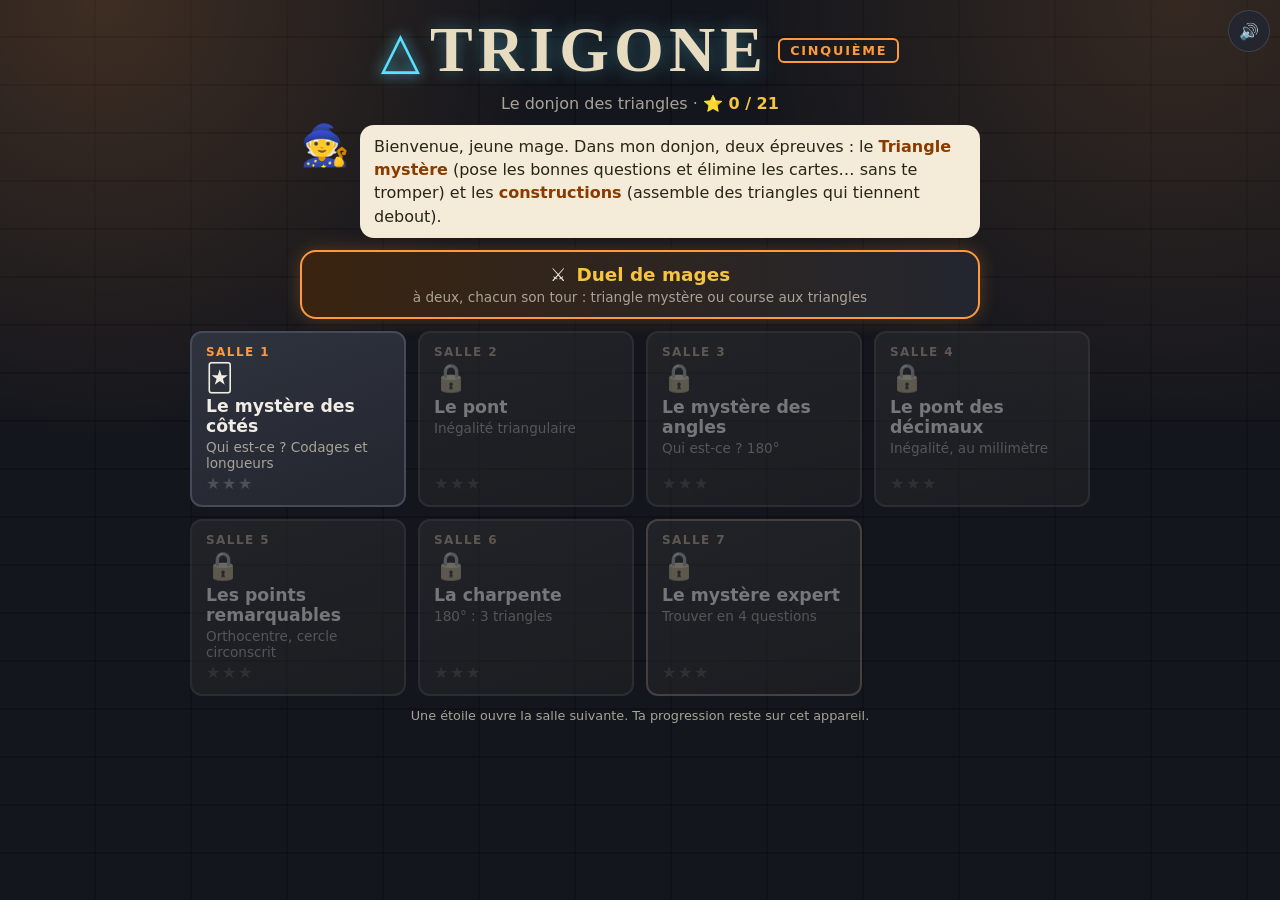
==== jeu-trigone/index.html @ 0f836d2e "Jeux pour la classe : Alchimix (fractions partie 2) et Trigone (triangles), solo + duel sur tablette" ====
<!doctype html>
<html lang="fr">
<head>
  <meta charset="utf-8">
  <meta name="viewport" content="width=device-width, initial-scale=1, viewport-fit=cover">
  <meta name="theme-color" content="#14161d">
  <title>Trigone · cinquième — les triangles</title>
  <link rel="stylesheet" href="../jeux-commun/moteur.css?v=2026-11-21.2">
  <link rel="stylesheet" href="jeu.css?v=2026-11-21.2">
</head>
<body data-niveau="5">
  <div id="app" class="app"></div>
  <button type="button" id="mute" class="mute" aria-label="Couper le son">🔊</button>
  <script src="../jeux-classes.js?v=2026-11-21.2"></script>
  <script src="../jeux-commun/moteur.js?v=2026-11-21.2"></script>
  <script src="jeu.js?v=2026-11-21.2"></script>
</body>
</html>
---- jeux-commun/moteur.css ----
/* Moteur commun des jeux (6e et 5e) : questions, pavés de réponse, mode Duel sur tablette coupée en deux.
   Chaque jeu choisit ses couleurs avec les variables --m-… (sur :root ou sur la classe de thème). */
:root {
  --m-bg: #101826; --m-panel: #1b2740; --m-panel2: #26375a; --m-ink: #f2f5ff; --m-dim: #9fb0d4;
  --m-acc: #ffb020; --m-acc-ink: #241500; --m-ok: #2fd18b; --m-ko: #ff4d5e; --m-line: rgba(255,255,255,.14);
  --m-key: #2c3d63; --m-key-sh: #121a2e; --m-radius: 14px; --m-font: "Trebuchet MS", "Segoe UI", system-ui, sans-serif;
}

/* ---------- Fractions ---------- */
.m-fr { display: inline-flex; flex-direction: column; align-items: center; vertical-align: middle; line-height: 1.05; margin: 0 .12em; font-weight: 800; }
.m-fr > span { padding: 0 .18em; min-width: .9em; text-align: center; }
.m-fr > span:first-child { border-bottom: .09em solid currentColor; }

/* ---------- Une question ---------- */
.m-q { display: flex; flex-direction: column; gap: 10px; width: 100%; height: 100%; min-height: 0; }
.m-fig { flex: 1 1 auto; min-height: 0; display: flex; align-items: center; justify-content: center; }
.m-fig svg { width: 100%; height: 100%; max-height: 100%; display: block; }
.m-side { display: flex; flex-direction: column; gap: 8px; align-items: stretch; flex: 0 0 auto; }
.m-txt { text-align: center; font-weight: 700; font-size: clamp(1rem, 2.6vmin, 1.25rem); line-height: 1.35; }
.m-zone { display: flex; flex-direction: column; gap: 8px; align-items: center; }
.m-choices { display: grid; grid-template-columns: repeat(auto-fit, minmax(120px, 1fr)); gap: 8px; width: 100%; }
.m-choices.m-many { grid-template-columns: repeat(2, 1fr); }
.m-ch { border: 0; border-radius: var(--m-radius); padding: 12px 8px; font: inherit; font-weight: 800; font-size: clamp(.98rem, 2.6vmin, 1.15rem); color: var(--m-ink); background: var(--m-key); box-shadow: 0 4px 0 var(--m-key-sh); cursor: pointer; touch-action: manipulation; transition: transform .08s; min-height: 48px; }
.m-ch:active:not(:disabled) { transform: translateY(3px); box-shadow: 0 1px 0 var(--m-key-sh); }
.m-ch:focus-visible { outline: 3px solid var(--m-acc); outline-offset: 2px; }
.m-ch.m-good { background: var(--m-ok); color: #04210f; }
.m-ch.m-bad { background: var(--m-ko); color: #fff; animation: m-no .4s; }
.m-ch:disabled { cursor: default; }
.m-disp { display: flex; align-items: center; justify-content: center; gap: 8px; min-height: 52px; padding: 6px 14px; border-radius: var(--m-radius); background: rgba(0,0,0,.28); box-shadow: inset 0 0 0 2px var(--m-line); font-size: 1.6rem; font-weight: 900; flex-wrap: wrap; }
.m-disp .m-box { display: inline-block; min-width: 1.6em; min-height: 1.15em; padding: 0 .2em; border-radius: 8px; text-align: center; font-variant-numeric: tabular-nums; }
.m-disp .m-box.on { box-shadow: inset 0 0 0 2px var(--m-acc); background: rgba(255,255,255,.06); }
.m-disp .m-fin { font-size: 1.25rem; }
.m-disp .m-fin > span:first-child { border-bottom-width: .12em; }
.m-disp.m-good { box-shadow: inset 0 0 0 3px var(--m-ok); color: var(--m-ok); }
.m-disp.m-bad { box-shadow: inset 0 0 0 3px var(--m-ko); color: var(--m-ko); animation: m-no .4s; }
.m-disp .m-box.on { box-shadow: inset 0 0 0 2px var(--m-acc); }
.m-done .m-disp .m-box.on { box-shadow: none; background: none; }
.m-corr { color: var(--m-ok); font-size: 1.1rem; }
.m-unit { color: var(--m-dim); }
.m-pad { display: grid; grid-template-columns: repeat(3, minmax(52px, 72px)); gap: 6px; }
.m-key { border: 0; border-radius: 12px; min-height: 46px; font: inherit; font-weight: 900; font-size: 1.25rem; color: var(--m-ink); background: var(--m-key); box-shadow: 0 3px 0 var(--m-key-sh); cursor: pointer; touch-action: manipulation; }
.m-key:active:not(:disabled) { transform: translateY(2px); box-shadow: 0 1px 0 var(--m-key-sh); }
.m-key.m-off { opacity: .25; }
.m-key.m-okk { grid-column: span 3; background: var(--m-acc); color: var(--m-acc-ink); }
.m-in-frac .m-key.m-sw { grid-column: span 1; font-size: .95rem; }
.m-in-frac .m-key.m-okk { grid-column: span 2; }
.m-key:disabled { opacity: .5; cursor: default; }
[data-tap].m-tapable { cursor: pointer; }
[data-tap].m-good { filter: drop-shadow(0 0 6px var(--m-ok)); }
[data-tap].m-bad { filter: drop-shadow(0 0 6px var(--m-ko)); }
@keyframes m-no { 25% { transform: translateX(-6px); } 75% { transform: translateX(6px); } }

/* ---------- Confettis ---------- */
.m-confetti { position: fixed; inset: 0; pointer-events: none; z-index: 300; overflow: hidden; }
.m-half .m-confetti { position: absolute; }
.m-confetti i { position: absolute; top: -12px; width: 9px; height: 14px; animation: m-conf 1.8s cubic-bezier(.25,.6,.5,1) forwards; }
@keyframes m-conf { to { transform: translate(var(--dx), 110vh) rotate(var(--r)); } }

/* =========================================================
   DUEL : deux moitiés face à face
   ========================================================= */
body.m-duel-on { overflow: hidden; }
.m-duel { position: fixed; inset: 0; z-index: 200; display: grid; grid-template-columns: 1fr auto 1fr; background: var(--m-bg); color: var(--m-ink); font-family: var(--m-font); touch-action: none; user-select: none; -webkit-user-select: none; -webkit-tap-highlight-color: transparent; }
.m-half { position: relative; overflow: hidden; container-type: size; min-width: 0; background: linear-gradient(180deg, rgba(255,255,255,.03), transparent); }
/* la zone de jeu d'un joueur ; en mode face à face, elle est tournée d'un quart de tour vers son joueur */
.m-in { position: absolute; left: 0; top: 0; width: 100%; height: 100%; padding: 10px 12px; container-type: size; }
.m-face .m-in { left: 50%; top: 50%; width: 100cqh; height: 100cqw; }
.m-face .m-left .m-in { transform: translate(-50%, -50%) rotate(90deg); }
.m-face .m-right .m-in { transform: translate(-50%, -50%) rotate(-90deg); }
.m-mid { display: flex; flex-direction: column; align-items: center; justify-content: space-between; gap: 12px; width: 40px; padding: 8px 0; background: var(--m-panel); border-inline: 2px solid var(--m-acc); position: relative; z-index: 2; }
.m-vs { font-weight: 900; letter-spacing: .2em; color: var(--m-acc); font-size: .9rem; writing-mode: vertical-rl; }
.m-quit, .m-turn { width: 30px; height: 30px; border-radius: 50%; border: 1px solid var(--m-line); background: var(--m-panel2); color: var(--m-ink); font: inherit; padding: 0; cursor: pointer; }

/* préparation */
.m-set { height: 100%; display: flex; flex-direction: column; align-items: center; justify-content: center; gap: 8px; text-align: center; }
.m-kick { margin: 0; text-transform: uppercase; letter-spacing: .12em; font-size: .78rem; font-weight: 800; color: var(--m-acc); }
.m-ask { margin: 0; font-size: 1.25rem; font-weight: 900; }
.m-dim { margin: 0; color: var(--m-dim); }
.m-pulse { animation: m-pulse 1.4s ease-in-out infinite; }
@keyframes m-pulse { 50% { opacity: .35; } }
.m-namebox { min-width: 220px; min-height: 44px; padding: 6px 16px; border-radius: 12px; background: rgba(0,0,0,.3); box-shadow: inset 0 0 0 2px var(--m-acc); font-size: 1.5rem; font-weight: 900; }
.m-namebox i { color: var(--m-dim); }
.m-kbd { display: flex; flex-direction: column; gap: 5px; align-items: center; }
.m-kbd > div { display: flex; gap: 5px; }
.m-k { width: clamp(30px, 7.5cqw, 52px); height: clamp(34px, 9cqh, 48px); border: 0; border-radius: 9px; background: var(--m-key); box-shadow: 0 3px 0 var(--m-key-sh); color: var(--m-ink); font: inherit; font-weight: 800; font-size: 1.05rem; padding: 0; cursor: pointer; }
.m-k:active { transform: translateY(2px); box-shadow: 0 1px 0 var(--m-key-sh); }
.m-row { display: flex; flex-wrap: wrap; gap: 10px; justify-content: center; }
.m-btn { border: 0; border-radius: 14px; padding: 11px 20px; font: inherit; font-weight: 900; font-size: 1.05rem; color: var(--m-ink); background: var(--m-panel2); cursor: pointer; }
.m-btn.m-go { background: var(--m-acc); color: var(--m-acc-ink); box-shadow: 0 4px 0 rgba(0,0,0,.35); }
.m-btn.m-ghost { background: transparent; box-shadow: inset 0 0 0 2px var(--m-line); }
.m-levels { display: grid; grid-template-columns: repeat(auto-fit, minmax(150px, 1fr)); gap: 10px; width: min(100%, 720px); }
.m-lv { display: flex; flex-direction: column; gap: 4px; padding: 14px 10px; border: 2px solid var(--m-line); border-radius: 16px; background: var(--m-panel); color: var(--m-ink); font: inherit; cursor: pointer; text-align: center; }
.m-lv b { font-size: 1.15rem; color: var(--m-acc); }
.m-lv span { font-size: .85rem; color: var(--m-dim); }
.m-lv.on { border-color: var(--m-acc); }
.m-count { height: 100%; display: grid; place-items: center; font-size: 30cqh; font-weight: 900; color: var(--m-acc); animation: m-zoom .7s ease-out; }
@keyframes m-zoom { from { transform: scale(1.8); opacity: 0; } }

/* match */
.m-play { position: relative; height: 100%; display: flex; flex-direction: column; gap: 6px; }
.m-hud { display: flex; align-items: center; gap: 10px; font-weight: 900; }
.m-me { max-width: 30%; overflow: hidden; text-overflow: ellipsis; white-space: nowrap; }
.m-sc { font-variant-numeric: tabular-nums; color: var(--m-acc); min-width: 4.2em; text-align: right; }
.m-track { position: relative; flex: 1; height: 14px; border-radius: 99px; background: rgba(255,255,255,.1); }
.m-track i { position: absolute; inset: 0 auto 0 0; width: 0; border-radius: inherit; background: linear-gradient(90deg, var(--m-acc), var(--m-ok)); transition: width .35s; }
.m-track b { position: absolute; top: 50%; left: 0; transform: translateY(-50%); font-size: 1.6em; line-height: 1; transition: left .35s; }
.m-opp { display: flex; align-items: center; gap: 8px; font-size: .8rem; color: var(--m-dim); }
.m-opp span { max-width: 30%; overflow: hidden; text-overflow: ellipsis; white-space: nowrap; }
.m-track.m-small { height: 6px; }
.m-track.m-small i { background: var(--m-dim); }
.m-qhost { flex: 1; min-height: 0; }
.m-lock { position: absolute; left: 0; right: 0; bottom: 0; display: none; }
.m-lock.on { display: block; animation: m-up .25s ease-out; }
@keyframes m-up { from { transform: translateY(20px); opacity: 0; } }
.m-why { display: flex; flex-direction: column; gap: 4px; padding: 10px 14px; border-radius: 14px 14px 0 0; background: rgba(20,10,14,.94); border: 2px solid var(--m-ko); border-bottom: 0; font-size: .98rem; line-height: 1.35; }
.m-why b { color: var(--m-ok); font-size: 1.1rem; }
.m-bar { height: 6px; background: rgba(255,255,255,.1); }
.m-bar i { display: block; height: 100%; background: var(--m-ko); transform-origin: left; animation: m-shrink linear forwards; }
@keyframes m-shrink { from { transform: scaleX(1); } to { transform: scaleX(0); } }

/* la question dans une moitié : figure à gauche, réponse à droite quand la moitié est large */
@container (min-aspect-ratio: 6/5) {
  .m-half .m-q { flex-direction: row; align-items: stretch; }
  .m-half .m-fig { flex: 1 1 55%; }
  .m-half .m-side { flex: 0 1 45%; justify-content: center; }
  .m-half .m-q:not(:has(.m-fig)) .m-side { flex: 1; }
}
@container (max-height: 330px) {
  .m-half .m-key, .m-half .m-ch { min-height: 38px; font-size: 1.05rem; }
  .m-half .m-disp { min-height: 40px; font-size: 1.3rem; }
  .m-half .m-txt { font-size: .98rem; }
  .m-k { height: 32px; }
  .m-namebox { min-height: 36px; font-size: 1.2rem; }
}
.m-half .m-txt { font-size: clamp(.95rem, 4.8cqh, 1.45rem); }
.m-half .m-pad { grid-template-columns: repeat(3, minmax(52px, 96px)); }
.m-half .m-key { min-height: clamp(38px, 9cqh, 62px); font-size: clamp(1.05rem, 4.5cqh, 1.5rem); }
.m-half .m-ch { min-height: clamp(42px, 11cqh, 76px); font-size: clamp(1rem, 4.4cqh, 1.4rem); }
.m-half .m-disp { min-height: clamp(40px, 10cqh, 64px); font-size: clamp(1.3rem, 6cqh, 2rem); }

/* fin */
.m-end { height: 100%; display: flex; flex-direction: column; align-items: center; gap: 8px; text-align: center; }
.m-big { margin: 4px 0 0; font-size: clamp(1.4rem, 9cqh, 2.4rem); font-weight: 900; }
.m-won .m-big { color: var(--m-acc); text-shadow: 0 0 18px var(--m-acc); }
.m-miss { flex: 1; min-height: 0; width: min(100%, 760px); overflow-y: auto; display: flex; flex-direction: column; gap: 8px; touch-action: pan-y; text-align: left; }
.m-mi { display: flex; gap: 10px; align-items: center; padding: 8px 10px; border-radius: 12px; background: var(--m-panel); }
.m-mi > div > b { color: var(--m-ok); display: block; }
.m-mi > div > small { color: var(--m-dim); display: block; }
.m-mfig { flex: 0 0 110px; height: 80px; }
.m-mfig svg { width: 100%; height: 100%; }

/* nom d'un angle avec son chapeau : <span class="m-ang">ABC</span> */
.m-ang { display: inline-block; position: relative; padding-top: .32em; line-height: 1; font-style: normal; }
.m-ang::before { content: ""; position: absolute; left: 8%; right: 8%; top: 0; height: .34em;
  background: linear-gradient(to top left, transparent calc(50% - .06em), currentColor calc(50% - .06em), currentColor calc(50% + .06em), transparent calc(50% + .06em)) left / 50% 100% no-repeat,
              linear-gradient(to top right, transparent calc(50% - .06em), currentColor calc(50% - .06em), currentColor calc(50% + .06em), transparent calc(50% + .06em)) right / 50% 100% no-repeat; }
.m-in .m-q:not(:has(.m-fig)) { justify-content: center; }
.m-in .m-q:not(:has(.m-fig)) .m-side { gap: 18px; }
.m-in .m-txt .m-fr { font-size: 1.2em; }

/* ---------- Pavé réutilisable, tour par tour ---------- */
.m-padbox { display: flex; flex-direction: column; align-items: center; gap: 8px; }
.m-padbox.m-padoff { opacity: .35; pointer-events: none; }
.m-arrow { font-size: 1.3rem; color: var(--m-acc); animation: m-pulse 1s ease-in-out infinite; }
.m-half.m-waiting .m-in { filter: saturate(.55) brightness(.8); }
.m-half.m-active { box-shadow: inset 0 0 0 3px var(--m-acc); }
.m-turnmsg { text-align: center; font-weight: 900; color: var(--m-acc); margin: 0; }
.m-half.m-waiting .m-turnmsg { color: var(--m-dim); }
---- jeu-trigone/jeu.css ----
/* Trigone — ambiance donjon : pierre sombre, torches, runes bleues, cartes en parchemin */
:root {
  --bg: #14161d; --stone: #23262f; --stone2: #2f333e; --ink: #f1ede4; --dim: #a9a397; --line: rgba(255,255,255,.13);
  --torch: #ff9a3c; --rune: #59e1ff; --gold: #f5c542; --ok: #3ee08f; --ko: #ff5d5d; --parch: #f4ecd8; --parch-ink: #2b2418;
  --m-bg: var(--bg); --m-panel: var(--stone); --m-panel2: var(--stone2); --m-ink: var(--ink); --m-dim: var(--dim);
  --m-acc: var(--rune); --m-acc-ink: #06252c; --m-ok: var(--ok); --m-ko: var(--ko); --m-key: #3a3f4c; --m-key-sh: #0b0c10;
  --m-font: "Trebuchet MS", "Segoe UI", system-ui, sans-serif;
  font-family: var(--m-font);
}
* { box-sizing: border-box; }
html, body { height: 100%; margin: 0; }
body { background: var(--bg); color: var(--ink); overflow: hidden; -webkit-tap-highlight-color: transparent; touch-action: manipulation; user-select: none; -webkit-user-select: none; }
button { font: inherit; color: inherit; cursor: pointer; }
button:disabled { cursor: default; }
b { color: var(--gold); }
.app { position: fixed; inset: 0; overflow: hidden auto; background: radial-gradient(circle at 8% 0%, rgba(255,154,60,.18), transparent 30%), radial-gradient(circle at 92% 0%, rgba(255,154,60,.14), transparent 30%),
  repeating-linear-gradient(0deg, transparent 0 46px, rgba(0,0,0,.25) 46px 48px), repeating-linear-gradient(90deg, transparent 0 94px, rgba(0,0,0,.18) 94px 96px), var(--bg); }
.screen { min-height: 100%; display: flex; flex-direction: column; align-items: center; padding: 14px; gap: 12px; }
.screen.play { gap: 8px; }
.mute { position: fixed; top: 10px; right: 10px; z-index: 50; width: 42px; height: 42px; border-radius: 50%; border: 1px solid var(--line); background: var(--stone); display: grid; place-items: center; padding: 0; }
body.m-duel-on .mute { display: none; }
.brand { display: flex; align-items: center; gap: 10px; margin-top: 4px; }
.brand h1 { margin: 0; font-size: clamp(2.4rem, 10vmin, 4rem); line-height: 1; font-family: "Palatino Linotype", "Book Antiqua", Georgia, serif; letter-spacing: .08em; text-transform: uppercase; color: #e8dcc0; text-shadow: 0 0 18px rgba(89,225,255,.35); }
.rune { font-size: clamp(2rem, 8vmin, 3.2rem); color: var(--rune); text-shadow: 0 0 14px var(--rune); animation: glowr 2.5s ease-in-out infinite; }
@keyframes glowr { 50% { text-shadow: 0 0 26px var(--rune); } }
.lvl { padding: 3px 10px; border-radius: 6px; border: 2px solid var(--torch); color: var(--torch); font-weight: 900; letter-spacing: .14em; font-size: .8rem; text-transform: uppercase; }
.tag { margin: 0; color: var(--dim); text-align: center; }
.sage { display: flex; gap: 10px; align-items: flex-start; width: 100%; max-width: 680px; }
.sage .face { font-size: 2.5rem; line-height: 1; }
.say { flex: 1; background: var(--parch); color: var(--parch-ink); border-radius: 14px; padding: 10px 14px; line-height: 1.45; }
.say b { color: #8a3b00; }
.duel-btn { width: 100%; max-width: 680px; display: flex; flex-wrap: wrap; justify-content: center; gap: 4px 10px; padding: 12px 16px; border-radius: 16px; border: 2px solid var(--torch); background: linear-gradient(90deg, #3a2410, #23262f); font-size: 1.15rem; box-shadow: 0 0 18px rgba(255,154,60,.25); }
.duel-btn small { width: 100%; color: var(--dim); font-size: .85rem; }
.tower { display: grid; grid-template-columns: repeat(auto-fill, minmax(min(100%, 190px), 1fr)); gap: 12px; width: 100%; max-width: 900px; }
.floor { position: relative; text-align: left; display: flex; flex-direction: column; gap: 3px; padding: 12px 14px; border-radius: 12px; border: 2px solid #444a58; background: linear-gradient(160deg, var(--stone2), var(--stone)); min-height: 118px; }
.floor:hover:not(:disabled), .floor:focus-visible { border-color: var(--rune); outline: none; transform: translateY(-2px); }
.floor .num { font-size: .75rem; text-transform: uppercase; letter-spacing: .12em; color: var(--torch); font-weight: 800; }
.floor .ico { font-size: 1.7rem; } .floor .nm { font-weight: 800; font-size: 1.08rem; } .floor .rl { color: var(--dim); font-size: .85rem; }
.floor .st { margin-top: auto; color: var(--gold); letter-spacing: .1em; } .floor .st i { font-style: normal; color: rgba(255,255,255,.18); }
.floor.locked { opacity: .45; filter: grayscale(.8); } .floor.boss { border-color: rgba(255,154,60,.6); }
.floor.next { animation: glow 1.6s ease-in-out infinite; } @keyframes glow { 50% { border-color: var(--rune); box-shadow: 0 0 20px rgba(89,225,255,.3); } }
.foot { color: var(--dim); font-size: .8rem; text-align: center; max-width: 640px; margin: 0; }
.card { width: 100%; max-width: 720px; background: rgba(35,38,47,.95); border: 1px solid var(--line); border-radius: 16px; padding: 16px 18px; }
.kicker { margin: 0; text-transform: uppercase; letter-spacing: .14em; font-size: .78rem; font-weight: 800; color: var(--torch); }
.card h1 { margin: 2px 0 10px; font-size: clamp(1.5rem, 5vmin, 2rem); }
.rule { border-left: 4px solid var(--rune); background: rgba(89,225,255,.07); border-radius: 0 12px 12px 0; padding: 8px 12px; margin: 8px 0; line-height: 1.5; }
.row { display: flex; flex-wrap: wrap; gap: 10px; justify-content: center; }
.btn { border: 0; border-radius: 12px; padding: 12px 22px; font-weight: 800; font-size: 1.05rem; background: var(--stone2); box-shadow: inset 0 0 0 2px var(--line); }
.btn.go { background: var(--rune); color: #06252c; box-shadow: 0 5px 0 #1f7f8f, 0 0 16px rgba(89,225,255,.35); }
.btn.go:active { transform: translateY(3px); box-shadow: 0 2px 0 #1f7f8f; }
.btn.ghost { background: transparent; }
.btn.danger { background: #5a1f1f; box-shadow: inset 0 0 0 2px var(--ko); }
.btn:disabled { opacity: .4; }
.center { text-align: center; } .dim { color: var(--dim); margin: 0; } .unlock { color: var(--ok); font-weight: 800; }
.stars { font-size: clamp(2.6rem, 11vmin, 4rem); text-align: center; letter-spacing: .1em; }
.stars span { display: inline-block; color: rgba(255,255,255,.15); } .stars span.on { color: var(--gold); text-shadow: 0 0 18px rgba(245,197,66,.8); animation: star .6s cubic-bezier(.2,1.8,.4,1) both; }
@keyframes star { from { transform: scale(0) rotate(-90deg); } }
.hud { width: 100%; max-width: 1100px; display: flex; align-items: center; gap: 10px; padding-right: 48px; }
.hud .quit { width: 38px; height: 38px; border-radius: 50%; border: 1px solid var(--line); background: var(--stone2); padding: 0; }
.hud .zn { font-weight: 800; } .hud .right { margin-left: auto; }
.dots { display: inline-flex; gap: 4px; } .dots i { width: 12px; height: 12px; border-radius: 50%; background: rgba(255,255,255,.18); }
.dots i.ok { background: var(--gold); } .dots i.mid { background: var(--rune); } .dots i.cur { box-shadow: 0 0 0 3px rgba(89,225,255,.5); }
.pick { margin: 0; font-weight: 800; color: var(--dim); text-align: center; }
.msg { display: flex; flex-direction: column; align-items: center; gap: 10px; width: 100%; }
.explain { width: 100%; border-radius: 12px; padding: 10px 14px; line-height: 1.55; background: rgba(255,93,93,.1); border: 1px solid rgba(255,93,93,.55); }
.explain.good { background: rgba(62,224,143,.1); border-color: rgba(62,224,143,.55); }
.explain.warn { background: rgba(245,197,66,.1); border-color: rgba(245,197,66,.55); }
.review { margin: 6px 0 0; padding-left: 20px; }

/* ---------- Le triangle mystère ---------- */
.myst { width: 100%; max-width: 1100px; display: grid; grid-template-columns: 1.6fr 1fr; gap: 14px; align-items: start; }
.grid, .dgrid { display: grid; grid-template-columns: repeat(4, 1fr); gap: 8px; }
.tcard { position: relative; padding: 2px; border: 2px solid #b9a98a; border-radius: 10px; background: var(--parch); transition: transform .15s, opacity .15s; }
.tcard svg { display: block; width: 100%; height: auto; }
.tcard .cn { position: absolute; top: 2px; left: 6px; font-size: .75rem; font-weight: 900; color: #7a6a4c; }
.tcard.out { opacity: .22; transform: scale(.94); }
.tcard.out::after { content: "✕"; position: absolute; inset: 0; display: grid; place-items: center; font-size: 2.2rem; font-weight: 900; color: var(--ko); }
.tcard.acc { border-color: var(--ko); animation: shakec 1.2s ease-in-out infinite; }
@keyframes shakec { 25% { transform: rotate(-1.5deg); } 75% { transform: rotate(1.5deg); } }
.tcard.secret { border-color: var(--ok); box-shadow: 0 0 0 3px var(--ok), 0 0 18px var(--ok); opacity: 1; transform: none; }
.cfig .tri { fill: #cfe7f5; stroke: #1e2a3a; stroke-width: 3; stroke-linejoin: round; }
.cfig .tick, .cfig .sq { stroke: #c0392b; stroke-width: 3.2; fill: none; }
.cfig .arc { fill: rgba(255,154,60,.35); stroke: #c2410c; stroke-width: 2; }
.cfig .val { fill: #8a2a00; font-size: 30px; font-weight: 900; }
.cfig .val.small { fill: #1e2a3a; font-size: 26px; }
.mside { display: flex; flex-direction: column; gap: 10px; }
.asked { display: flex; flex-direction: column; gap: 6px; }
.qa { display: flex; justify-content: space-between; gap: 8px; align-items: center; padding: 6px 10px; border-radius: 10px; background: rgba(0,0,0,.25); }
.qa b.yes { color: var(--ok); } .qa b.no { color: var(--ko); }
.qa.small { font-size: .85rem; padding: 3px 8px; }
.qs, .dqs { display: flex; flex-direction: column; gap: 6px; }
.qbtn { border: 0; border-radius: 10px; padding: 10px 12px; text-align: left; font-weight: 700; background: var(--stone2); box-shadow: inset 0 0 0 2px var(--line); }
.qbtn:hover:not(:disabled) { box-shadow: inset 0 0 0 2px var(--rune); }
.qbtn:disabled { opacity: .3; }
@media (max-width: 760px) { .myst { grid-template-columns: 1fr; } }

/* ---------- Constructions ---------- */
.build { width: 100%; max-width: 900px; display: flex; flex-direction: column; gap: 12px; align-items: center; }
.bridge { width: 100%; padding: 14px; border-radius: 14px; background: linear-gradient(180deg, #1c2030, #10121a); box-shadow: inset 0 0 0 2px #3a3f4c; }
.bridge.shake { animation: shake .5s; } @keyframes shake { 25% { transform: translateX(-8px) rotate(-1deg); } 75% { transform: translateX(8px) rotate(1deg); } }
.slots { display: flex; flex-wrap: wrap; gap: 10px; justify-content: center; }
.slot { min-width: 120px; display: flex; flex-direction: column; align-items: center; gap: 2px; padding: 8px 10px; border-radius: 10px; border: 2px dashed #4b5160; }
.slot.full { border-style: solid; border-color: var(--gold); background: rgba(245,197,66,.08); }
.tri-ok { font-size: 2.2rem; color: var(--gold); line-height: 1; } .tri-empty { font-size: 2.2rem; color: #4b5160; line-height: 1; }
.pool, .dpool, .dhand { display: flex; flex-wrap: wrap; gap: 8px; justify-content: center; }
.item { display: flex; flex-direction: column; align-items: center; gap: 4px; min-width: 76px; padding: 8px 10px; border-radius: 10px; border: 2px solid #4b5160; background: var(--stone2); }
.item b { font-size: 1.25rem; color: var(--ink); }
.item.sel { border-color: var(--rune); box-shadow: 0 0 14px rgba(89,225,255,.5); transform: translateY(-3px); }
.item:disabled { opacity: .45; }
.stick { display: block; height: 8px; border-radius: 4px; background: linear-gradient(90deg, #a0682f, #d9a066); min-width: 12px; }
.tile { font-size: 1.3rem; color: var(--torch); line-height: 1; }

/* ---------- Duels ---------- */
.dm, .db { height: 100%; display: flex; flex-direction: column; gap: 6px; overflow: hidden; }
.dmhead { display: flex; justify-content: space-between; gap: 8px; font-size: .9rem; color: var(--dim); }
.dmhead b { color: var(--ink); }
.dgrid { gap: 5px; flex: 0 1 auto; }
.dgrid .tcard .cn { font-size: .65rem; }
.dqs { max-height: 26cqh; overflow-y: auto; touch-action: pan-y; }
.dqs .qbtn { padding: 7px 10px; font-size: .9rem; }
.dasked { display: flex; flex-wrap: wrap; gap: 4px; overflow-y: auto; touch-action: pan-y; }
.dlog { margin: 0; text-align: center; font-weight: 700; width: 100%; }
.db .item { min-width: 62px; padding: 6px 8px; }
.db .item b { font-size: 1.05rem; }
@container (min-aspect-ratio: 11/10) {
  .dm { display: grid; grid-template-columns: 1.3fr 1fr; grid-template-rows: auto auto auto 1fr auto; gap: 6px 10px; }
  .dm .dmhead { grid-column: 1 / -1; } .dm .dgrid { grid-row: 2 / 6; } .dm .dqs { max-height: none; }
}
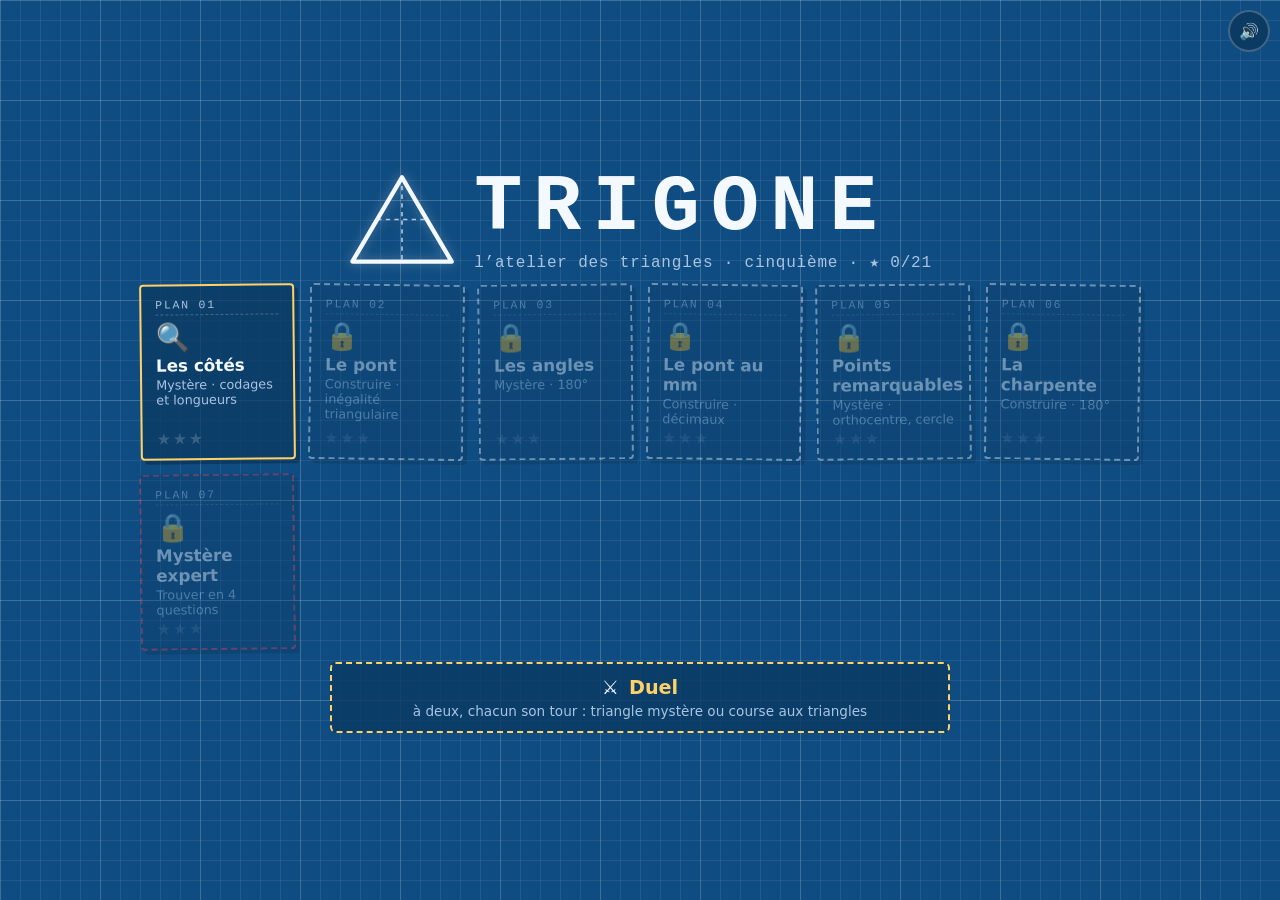
==== commit 98b67044: "Trigone refait en plan d'architecte : 12 plans, questions dessinées, plan barré à tort refusé avec l" ====
--- a/jeu-trigone/index.html
+++ b/jeu-trigone/index.html
@@ -3,16 +3,16 @@
 <head>
   <meta charset="utf-8">
   <meta name="viewport" content="width=device-width, initial-scale=1, viewport-fit=cover">
-  <meta name="theme-color" content="#14161d">
+  <meta name="theme-color" content="#0f4c81">
   <title>Trigone · cinquième — les triangles</title>
-  <link rel="stylesheet" href="../jeux-commun/moteur.css?v=2026-11-21.2">
-  <link rel="stylesheet" href="jeu.css?v=2026-11-21.2">
+  <link rel="stylesheet" href="../jeux-commun/moteur.css?v=2026-11-24.1">
+  <link rel="stylesheet" href="jeu.css?v=2026-11-24.1">
 </head>
 <body data-niveau="5">
   <div id="app" class="app"></div>
   <button type="button" id="mute" class="mute" aria-label="Couper le son">🔊</button>
-  <script src="../jeux-classes.js?v=2026-11-21.2"></script>
-  <script src="../jeux-commun/moteur.js?v=2026-11-21.2"></script>
-  <script src="jeu.js?v=2026-11-21.2"></script>
+  <script src="../jeux-classes.js?v=2026-11-24.1"></script>
+  <script src="../jeux-commun/moteur.js?v=2026-11-24.1"></script>
+  <script src="jeu.js?v=2026-11-24.1"></script>
 </body>
 </html>
--- a/jeu-trigone/jeu.css
+++ b/jeu-trigone/jeu.css
@@ -1,128 +1,193 @@
-/* Trigone — ambiance donjon : pierre sombre, torches, runes bleues, cartes en parchemin */
+/* Trigone — un bureau d'architecte : papier bleu à grille, traits à la craie blanche, tampons rouges et verts */
 :root {
-  --bg: #14161d; --stone: #23262f; --stone2: #2f333e; --ink: #f1ede4; --dim: #a9a397; --line: rgba(255,255,255,.13);
-  --torch: #ff9a3c; --rune: #59e1ff; --gold: #f5c542; --ok: #3ee08f; --ko: #ff5d5d; --parch: #f4ecd8; --parch-ink: #2b2418;
-  --m-bg: var(--bg); --m-panel: var(--stone); --m-panel2: var(--stone2); --m-ink: var(--ink); --m-dim: var(--dim);
-  --m-acc: var(--rune); --m-acc-ink: #06252c; --m-ok: var(--ok); --m-ko: var(--ko); --m-key: #3a3f4c; --m-key-sh: #0b0c10;
-  --m-font: "Trebuchet MS", "Segoe UI", system-ui, sans-serif;
+  --bp: #0f4c81; --bp2: #0b3a63; --bp3: #1a5d97; --chalk: #f4f8ff; --dim: #a9c4e2; --grid: rgba(255,255,255,.07); --grid2: rgba(255,255,255,.14);
+  --yel: #ffd166; --ok: #5fe39a; --ko: #ff6b6b; --red: #e63946; --line: rgba(255,255,255,.22);
+  --m-bg: var(--bp2); --m-panel: var(--bp); --m-panel2: var(--bp3); --m-ink: var(--chalk); --m-dim: var(--dim);
+  --m-acc: var(--yel); --m-acc-ink: #2b1d00; --m-ok: var(--ok); --m-ko: var(--ko); --m-key: #1c6aa8; --m-key-sh: #072a49;
+  --m-font: "Segoe UI", "Trebuchet MS", system-ui, sans-serif;
+  --mono: "Courier New", "Consolas", monospace;
   font-family: var(--m-font);
 }
 * { box-sizing: border-box; }
 html, body { height: 100%; margin: 0; }
-body { background: var(--bg); color: var(--ink); overflow: hidden; -webkit-tap-highlight-color: transparent; touch-action: manipulation; user-select: none; -webkit-user-select: none; }
+body { background: var(--bp); color: var(--chalk); overflow: hidden; -webkit-tap-highlight-color: transparent; touch-action: manipulation; user-select: none; -webkit-user-select: none; }
 button { font: inherit; color: inherit; cursor: pointer; }
 button:disabled { cursor: default; }
-b { color: var(--gold); }
-.app { position: fixed; inset: 0; overflow: hidden auto; background: radial-gradient(circle at 8% 0%, rgba(255,154,60,.18), transparent 30%), radial-gradient(circle at 92% 0%, rgba(255,154,60,.14), transparent 30%),
-  repeating-linear-gradient(0deg, transparent 0 46px, rgba(0,0,0,.25) 46px 48px), repeating-linear-gradient(90deg, transparent 0 94px, rgba(0,0,0,.18) 94px 96px), var(--bg); }
+b { color: var(--yel); }
+.app, .m-duel.trigone { background-color: var(--bp);
+  background-image: linear-gradient(var(--grid2) 1px, transparent 1px), linear-gradient(90deg, var(--grid2) 1px, transparent 1px), linear-gradient(var(--grid) 1px, transparent 1px), linear-gradient(90deg, var(--grid) 1px, transparent 1px);
+  background-size: 100px 100px, 100px 100px, 20px 20px, 20px 20px; }
+.app { position: fixed; inset: 0; overflow: hidden auto; }
 .screen { min-height: 100%; display: flex; flex-direction: column; align-items: center; padding: 14px; gap: 12px; }
-.screen.play { gap: 8px; }
-.mute { position: fixed; top: 10px; right: 10px; z-index: 50; width: 42px; height: 42px; border-radius: 50%; border: 1px solid var(--line); background: var(--stone); display: grid; place-items: center; padding: 0; }
+.mute { position: fixed; top: 10px; right: 10px; z-index: 50; width: 42px; height: 42px; border-radius: 50%; border: 2px solid var(--line); background: var(--bp2); display: grid; place-items: center; padding: 0; }
 body.m-duel-on .mute { display: none; }
-.brand { display: flex; align-items: center; gap: 10px; margin-top: 4px; }
-.brand h1 { margin: 0; font-size: clamp(2.4rem, 10vmin, 4rem); line-height: 1; font-family: "Palatino Linotype", "Book Antiqua", Georgia, serif; letter-spacing: .08em; text-transform: uppercase; color: #e8dcc0; text-shadow: 0 0 18px rgba(89,225,255,.35); }
-.rune { font-size: clamp(2rem, 8vmin, 3.2rem); color: var(--rune); text-shadow: 0 0 14px var(--rune); animation: glowr 2.5s ease-in-out infinite; }
-@keyframes glowr { 50% { text-shadow: 0 0 26px var(--rune); } }
-.lvl { padding: 3px 10px; border-radius: 6px; border: 2px solid var(--torch); color: var(--torch); font-weight: 900; letter-spacing: .14em; font-size: .8rem; text-transform: uppercase; }
-.tag { margin: 0; color: var(--dim); text-align: center; }
-.sage { display: flex; gap: 10px; align-items: flex-start; width: 100%; max-width: 680px; }
-.sage .face { font-size: 2.5rem; line-height: 1; }
-.say { flex: 1; background: var(--parch); color: var(--parch-ink); border-radius: 14px; padding: 10px 14px; line-height: 1.45; }
-.say b { color: #8a3b00; }
-.duel-btn { width: 100%; max-width: 680px; display: flex; flex-wrap: wrap; justify-content: center; gap: 4px 10px; padding: 12px 16px; border-radius: 16px; border: 2px solid var(--torch); background: linear-gradient(90deg, #3a2410, #23262f); font-size: 1.15rem; box-shadow: 0 0 18px rgba(255,154,60,.25); }
+.dim { color: var(--dim); } .ko { color: var(--ko); }
+
+/* ---------- Accueil ---------- */
+.home { justify-content: center; }
+.brand { display: flex; align-items: center; gap: 18px; }
+.logo { width: clamp(70px, 12vmin, 110px); fill: none; stroke: var(--chalk); stroke-width: 4; stroke-linejoin: round; filter: drop-shadow(0 0 6px rgba(255,255,255,.3)); }
+.logo .lt { stroke-width: 1.5; stroke-dasharray: 4 4; opacity: .7; }
+.brand h1 { margin: 0; font-family: var(--mono); font-weight: 900; font-size: clamp(2.8rem, 11vmin, 5rem); letter-spacing: .14em; line-height: 1; }
+.sub { margin: 4px 0 0; color: var(--dim); font-family: var(--mono); letter-spacing: .05em; }
+.board { display: grid; grid-template-columns: repeat(auto-fit, minmax(150px, 1fr)); gap: 14px; width: 100%; max-width: 1000px; }
+.sheet { position: relative; display: flex; flex-direction: column; align-items: flex-start; gap: 2px; padding: 12px 14px 10px; border: 2px solid var(--chalk); border-radius: 4px; background: rgba(11,58,99,.75); text-align: left;
+  box-shadow: 4px 4px 0 rgba(0,0,0,.25); transform: rotate(-.6deg); }
+.sheet:nth-child(even) { transform: rotate(.7deg); }
+.sheet .no { font-family: var(--mono); font-size: .72rem; letter-spacing: .15em; color: var(--dim); border-bottom: 1px dashed var(--line); width: 100%; padding-bottom: 3px; }
+.sheet .ico { font-size: 1.7rem; margin-top: 4px; } .sheet .nm { font-weight: 800; font-size: 1.05rem; } .sheet .rl { color: var(--dim); font-size: .8rem; }
+.sheet .st { color: var(--yel); letter-spacing: .1em; margin-top: auto; } .sheet .st i { font-style: normal; color: rgba(255,255,255,.18); }
+.sheet:hover:not(:disabled), .sheet:focus-visible { outline: none; background: rgba(26,93,151,.9); transform: rotate(0) translateY(-3px); }
+.sheet.locked { opacity: .4; border-style: dashed; }
+.sheet.next { border-color: var(--yel); animation: glow 1.6s ease-in-out infinite; }
+.sheet.boss { border-color: var(--red); }
+@keyframes glow { 50% { box-shadow: 0 0 22px rgba(255,209,102,.45); } }
+.duel-btn { display: flex; flex-wrap: wrap; justify-content: center; align-items: baseline; gap: 4px 10px; width: 100%; max-width: 620px; padding: 12px 16px; border-radius: 6px; border: 2px dashed var(--yel); background: rgba(11,58,99,.8); font-size: 1.2rem; }
 .duel-btn small { width: 100%; color: var(--dim); font-size: .85rem; }
-.tower { display: grid; grid-template-columns: repeat(auto-fill, minmax(min(100%, 190px), 1fr)); gap: 12px; width: 100%; max-width: 900px; }
-.floor { position: relative; text-align: left; display: flex; flex-direction: column; gap: 3px; padding: 12px 14px; border-radius: 12px; border: 2px solid #444a58; background: linear-gradient(160deg, var(--stone2), var(--stone)); min-height: 118px; }
-.floor:hover:not(:disabled), .floor:focus-visible { border-color: var(--rune); outline: none; transform: translateY(-2px); }
-.floor .num { font-size: .75rem; text-transform: uppercase; letter-spacing: .12em; color: var(--torch); font-weight: 800; }
-.floor .ico { font-size: 1.7rem; } .floor .nm { font-weight: 800; font-size: 1.08rem; } .floor .rl { color: var(--dim); font-size: .85rem; }
-.floor .st { margin-top: auto; color: var(--gold); letter-spacing: .1em; } .floor .st i { font-style: normal; color: rgba(255,255,255,.18); }
-.floor.locked { opacity: .45; filter: grayscale(.8); } .floor.boss { border-color: rgba(255,154,60,.6); }
-.floor.next { animation: glow 1.6s ease-in-out infinite; } @keyframes glow { 50% { border-color: var(--rune); box-shadow: 0 0 20px rgba(89,225,255,.3); } }
-.foot { color: var(--dim); font-size: .8rem; text-align: center; max-width: 640px; margin: 0; }
-.card { width: 100%; max-width: 720px; background: rgba(35,38,47,.95); border: 1px solid var(--line); border-radius: 16px; padding: 16px 18px; }
-.kicker { margin: 0; text-transform: uppercase; letter-spacing: .14em; font-size: .78rem; font-weight: 800; color: var(--torch); }
-.card h1 { margin: 2px 0 10px; font-size: clamp(1.5rem, 5vmin, 2rem); }
-.rule { border-left: 4px solid var(--rune); background: rgba(89,225,255,.07); border-radius: 0 12px 12px 0; padding: 8px 12px; margin: 8px 0; line-height: 1.5; }
+
+/* ---------- Règle montrée ---------- */
+.brief { justify-content: center; }
+.kicker { margin: 0; font-family: var(--mono); letter-spacing: .14em; color: var(--dim); font-size: .85rem; text-transform: uppercase; }
+.bt { margin: 0; font-family: var(--mono); font-size: 2rem; letter-spacing: .06em; }
+.demo { display: flex; gap: 18px; align-items: center; flex-wrap: wrap; justify-content: center; width: 100%; max-width: 980px; }
+.dstage { flex: 1 1 380px; max-width: 520px; min-height: 260px; display: flex; align-items: center; justify-content: center; }
+.steps { display: flex; flex-direction: column; gap: 9px; flex: 1 1 240px; max-width: 340px; }
+.step { display: flex; align-items: center; gap: 12px; padding: 9px 12px; border: 2px solid transparent; border-radius: 6px; background: rgba(0,0,0,.15); opacity: .5; transition: all .3s; line-height: 1.3; }
+.step.on { opacity: 1; border-color: var(--yel); background: rgba(255,209,102,.1); transform: scale(1.03); }
+.step .si { font-size: 1.5rem; min-width: 2.2em; text-align: center; }
+.stampi { font-family: var(--mono); font-weight: 900; font-size: .8rem !important; line-height: 1.1; color: var(--ko); }
+.dmyst { display: flex; flex-direction: column; gap: 12px; align-items: center; width: 100%; }
+.dq { position: relative; display: flex; align-items: center; gap: 14px; }
+.dcards { display: grid; grid-template-columns: repeat(4, 1fr); gap: 8px; width: 100%; }
+.dfinger { position: absolute; right: 4px; bottom: -6px; font-size: 1.9rem; animation: tapf .7s ease-in-out infinite; pointer-events: none; }
+@keyframes tapf { 50% { transform: translateY(5px); } }
+.dbuild { display: flex; flex-direction: column; gap: 10px; align-items: center; width: 100%; }
+.goal { margin: 0; text-align: center; font-size: 1.05rem; max-width: 680px; }
 .row { display: flex; flex-wrap: wrap; gap: 10px; justify-content: center; }
-.btn { border: 0; border-radius: 12px; padding: 12px 22px; font-weight: 800; font-size: 1.05rem; background: var(--stone2); box-shadow: inset 0 0 0 2px var(--line); }
-.btn.go { background: var(--rune); color: #06252c; box-shadow: 0 5px 0 #1f7f8f, 0 0 16px rgba(89,225,255,.35); }
-.btn.go:active { transform: translateY(3px); box-shadow: 0 2px 0 #1f7f8f; }
-.btn.ghost { background: transparent; }
-.btn.danger { background: #5a1f1f; box-shadow: inset 0 0 0 2px var(--ko); }
-.btn:disabled { opacity: .4; }
-.center { text-align: center; } .dim { color: var(--dim); margin: 0; } .unlock { color: var(--ok); font-weight: 800; }
-.stars { font-size: clamp(2.6rem, 11vmin, 4rem); text-align: center; letter-spacing: .1em; }
-.stars span { display: inline-block; color: rgba(255,255,255,.15); } .stars span.on { color: var(--gold); text-shadow: 0 0 18px rgba(245,197,66,.8); animation: star .6s cubic-bezier(.2,1.8,.4,1) both; }
-@keyframes star { from { transform: scale(0) rotate(-90deg); } }
-.hud { width: 100%; max-width: 1100px; display: flex; align-items: center; gap: 10px; padding-right: 48px; }
-.hud .quit { width: 38px; height: 38px; border-radius: 50%; border: 1px solid var(--line); background: var(--stone2); padding: 0; }
-.hud .zn { font-weight: 800; } .hud .right { margin-left: auto; }
-.dots { display: inline-flex; gap: 4px; } .dots i { width: 12px; height: 12px; border-radius: 50%; background: rgba(255,255,255,.18); }
-.dots i.ok { background: var(--gold); } .dots i.mid { background: var(--rune); } .dots i.cur { box-shadow: 0 0 0 3px rgba(89,225,255,.5); }
-.pick { margin: 0; font-weight: 800; color: var(--dim); text-align: center; }
-.msg { display: flex; flex-direction: column; align-items: center; gap: 10px; width: 100%; }
-.explain { width: 100%; border-radius: 12px; padding: 10px 14px; line-height: 1.55; background: rgba(255,93,93,.1); border: 1px solid rgba(255,93,93,.55); }
-.explain.good { background: rgba(62,224,143,.1); border-color: rgba(62,224,143,.55); }
-.explain.warn { background: rgba(245,197,66,.1); border-color: rgba(245,197,66,.55); }
-.review { margin: 6px 0 0; padding-left: 20px; }
+.btn { border: 2px solid var(--chalk); border-radius: 6px; padding: 11px 20px; font-weight: 800; font-size: 1.05rem; background: var(--bp2); }
+.btn.go { background: var(--yel); color: #2b1d00; border-color: var(--yel); box-shadow: 0 4px 0 #8f6c12; }
+.btn.go:disabled { opacity: .35; box-shadow: none; }
+.btn.ghost { background: transparent; border-color: var(--line); }
+.btn.big { font-size: 1.2rem; padding: 12px 26px; }
+.btn.accuse { border-color: var(--yel); color: var(--yel); background: transparent; }
+.btn.accuse.on { background: var(--yel); color: #2b1d00; }
+.bigstars { display: flex; gap: 10px; font-size: 3rem; } .bigstars span { color: rgba(255,255,255,.15); } .bigstars span.on { color: var(--yel); animation: pop .5s cubic-bezier(.3,1.6,.5,1) both; }
+@keyframes pop { from { transform: scale(0); } }
+.legend { display: flex; flex-wrap: wrap; gap: 6px 16px; justify-content: center; color: var(--dim); font-size: .85rem; }
+.legend span { display: inline-flex; align-items: center; gap: 6px; }
+.legend svg { height: 18px; width: auto; } .legend .lg { stroke: var(--chalk); stroke-width: 2; fill: none; }
 
-/* ---------- Le triangle mystère ---------- */
-.myst { width: 100%; max-width: 1100px; display: grid; grid-template-columns: 1.6fr 1fr; gap: 14px; align-items: start; }
-.grid, .dgrid { display: grid; grid-template-columns: repeat(4, 1fr); gap: 8px; }
-.tcard { position: relative; padding: 2px; border: 2px solid #b9a98a; border-radius: 10px; background: var(--parch); transition: transform .15s, opacity .15s; }
-.tcard svg { display: block; width: 100%; height: auto; }
-.tcard .cn { position: absolute; top: 2px; left: 6px; font-size: .75rem; font-weight: 900; color: #7a6a4c; }
-.tcard.out { opacity: .22; transform: scale(.94); }
-.tcard.out::after { content: "✕"; position: absolute; inset: 0; display: grid; place-items: center; font-size: 2.2rem; font-weight: 900; color: var(--ko); }
-.tcard.acc { border-color: var(--ko); animation: shakec 1.2s ease-in-out infinite; }
-@keyframes shakec { 25% { transform: rotate(-1.5deg); } 75% { transform: rotate(1.5deg); } }
-.tcard.secret { border-color: var(--ok); box-shadow: 0 0 0 3px var(--ok), 0 0 18px var(--ok); opacity: 1; transform: none; }
-.cfig .tri { fill: #cfe7f5; stroke: #1e2a3a; stroke-width: 3; stroke-linejoin: round; }
-.cfig .tick, .cfig .sq { stroke: #c0392b; stroke-width: 3.2; fill: none; }
-.cfig .arc { fill: rgba(255,154,60,.35); stroke: #c2410c; stroke-width: 2; }
-.cfig .val { fill: #8a2a00; font-size: 30px; font-weight: 900; }
-.cfig .val.small { fill: #1e2a3a; font-size: 26px; }
-.mside { display: flex; flex-direction: column; gap: 10px; }
-.asked { display: flex; flex-direction: column; gap: 6px; }
-.qa { display: flex; justify-content: space-between; gap: 8px; align-items: center; padding: 6px 10px; border-radius: 10px; background: rgba(0,0,0,.25); }
-.qa b.yes { color: var(--ok); } .qa b.no { color: var(--ko); }
-.qa.small { font-size: .85rem; padding: 3px 8px; }
-.qs, .dqs { display: flex; flex-direction: column; gap: 6px; }
-.qbtn { border: 0; border-radius: 10px; padding: 10px 12px; text-align: left; font-weight: 700; background: var(--stone2); box-shadow: inset 0 0 0 2px var(--line); }
-.qbtn:hover:not(:disabled) { box-shadow: inset 0 0 0 2px var(--rune); }
+/* ---------- Tampons ---------- */
+.stamp { display: inline-block; padding: 2px 12px; border: 4px solid currentColor; border-radius: 6px; font-family: var(--mono); font-weight: 900; font-size: 1.7rem; letter-spacing: .12em;
+  transform: rotate(-8deg); animation: stamp .35s cubic-bezier(.3,1.7,.5,1); background: rgba(0,0,0,.15); }
+.stamp.yes { color: var(--ok); } .stamp.no { color: var(--ko); }
+.stamp.big { font-size: 2.4rem; }
+@keyframes stamp { from { transform: rotate(-8deg) scale(2.6); opacity: 0; } }
+
+/* ---------- Plans (cartes) ---------- */
+.tcard { position: relative; padding: 0; border: 2px solid var(--line); border-radius: 4px; background: rgba(11,58,99,.85); aspect-ratio: 300 / 220; overflow: hidden; transition: transform .15s, opacity .3s; }
+.tcard .cn { position: absolute; top: 3px; left: 6px; font-family: var(--mono); font-size: .75rem; color: var(--dim); }
+.tcard svg { display: block; width: 100%; height: 100%; }
+.cfig .tri { fill: rgba(255,255,255,.05); stroke: var(--chalk); stroke-width: 3; stroke-linejoin: round; }
+.cfig .tick { stroke: var(--yel); stroke-width: 3; stroke-linecap: round; }
+.cfig .sq { fill: none; stroke: var(--yel); stroke-width: 2.5; }
+.cfig .arc { fill: rgba(255,209,102,.25); stroke: var(--yel); stroke-width: 1.5; }
+.cfig .val { fill: var(--chalk); font-weight: 800; font-size: 22px; font-family: var(--mono); }
+.cfig .val.small { font-size: 20px; }
+.tcard:not(:disabled):hover { border-color: var(--chalk); }
+.tcard.out { opacity: .32; }
+.tcard.out::after { content: ""; position: absolute; inset: 0; background: linear-gradient(to top right, transparent calc(50% - 3px), var(--ko) calc(50% - 3px), var(--ko) calc(50% + 3px), transparent calc(50% + 3px)),
+  linear-gradient(to top left, transparent calc(50% - 3px), var(--ko) calc(50% - 3px), var(--ko) calc(50% + 3px), transparent calc(50% + 3px)); }
+.tcard.refused { animation: m-no .4s; border-color: var(--ko); box-shadow: 0 0 0 3px var(--ko); }
+.tcard.acc { border-color: var(--yel); animation: glow 1.2s ease-in-out infinite; }
+.tcard.secret { border-color: var(--ok); box-shadow: 0 0 0 4px var(--ok), 0 0 24px var(--ok); opacity: 1; }
+.tcard.secret::after { display: none; }
+
+/* ---------- Questions ---------- */
+.qs, .dqs { display: grid; grid-template-columns: repeat(auto-fill, minmax(130px, 1fr)); gap: 8px; width: 100%; }
+.qbtn { display: flex; align-items: center; gap: 8px; padding: 6px 10px; border: 2px solid var(--chalk); border-radius: 6px; background: var(--bp2); text-align: left; font-weight: 700; font-size: .92rem; line-height: 1.15; min-height: 50px; }
+.qbtn svg { width: 40px; height: 34px; flex: none; }
+.qbtn:hover:not(:disabled) { background: var(--bp3); }
 .qbtn:disabled { opacity: .3; }
-@media (max-width: 760px) { .myst { grid-template-columns: 1fr; } }
+.qbtn .qt, .qa .qt { fill: none; stroke: var(--chalk); stroke-width: 2.4; stroke-linejoin: round; }
+.qbtn .qk, .qa .qk { fill: none; stroke: var(--yel); stroke-width: 2.4; stroke-linecap: round; }
+.qbtn .qk2, .qa .qk2 { fill: none; stroke: var(--yel); stroke-width: 1.6; stroke-dasharray: 3 2; }
+.qbtn .qd, .qa .qd { fill: var(--ko); }
+.qbtn .qx, .qa .qx { fill: var(--yel); font-size: 11px; font-weight: 900; text-anchor: middle; font-family: var(--mono); }
 
-/* ---------- Constructions ---------- */
-.build { width: 100%; max-width: 900px; display: flex; flex-direction: column; gap: 12px; align-items: center; }
-.bridge { width: 100%; padding: 14px; border-radius: 14px; background: linear-gradient(180deg, #1c2030, #10121a); box-shadow: inset 0 0 0 2px #3a3f4c; }
-.bridge.shake { animation: shake .5s; } @keyframes shake { 25% { transform: translateX(-8px) rotate(-1deg); } 75% { transform: translateX(8px) rotate(1deg); } }
-.slots { display: flex; flex-wrap: wrap; gap: 10px; justify-content: center; }
-.slot { min-width: 120px; display: flex; flex-direction: column; align-items: center; gap: 2px; padding: 8px 10px; border-radius: 10px; border: 2px dashed #4b5160; }
-.slot.full { border-style: solid; border-color: var(--gold); background: rgba(245,197,66,.08); }
-.tri-ok { font-size: 2.2rem; color: var(--gold); line-height: 1; } .tri-empty { font-size: 2.2rem; color: #4b5160; line-height: 1; }
+/* ---------- Partie : mystère ---------- */
+.play { gap: 8px; }
+.hud { width: 100%; max-width: 1200px; display: flex; align-items: center; gap: 12px; padding-right: 48px; flex-wrap: wrap; font-weight: 800; }
+.hud .quit { width: 38px; height: 38px; border-radius: 50%; border: 2px solid var(--line); background: var(--bp2); padding: 0; }
+.hud .right { margin-left: auto; font-size: 1.1rem; font-family: var(--mono); }
+.dots { display: flex; gap: 6px; } .dots i { width: 13px; height: 13px; border-radius: 2px; transform: rotate(45deg); background: rgba(255,255,255,.15); }
+.dots i.cur { box-shadow: 0 0 0 2px var(--yel); } .dots i.ok { background: var(--yel); } .dots i.mid { background: var(--dim); }
+.myst { width: 100%; max-width: 1200px; display: grid; grid-template-columns: minmax(0, 1.5fr) minmax(280px, 1fr); gap: 16px; align-items: start; }
+.grid { display: grid; grid-template-columns: repeat(4, 1fr); gap: 8px; }
+.grid.accusing .tcard:not(.out) { cursor: crosshair; }
+.mside { display: flex; flex-direction: column; gap: 10px; align-items: center; }
+.answer { min-height: 64px; display: flex; align-items: center; gap: 14px; justify-content: center; }
+.aq { font-weight: 800; font-size: 1.1rem; }
+.asked { display: flex; flex-wrap: wrap; gap: 6px; justify-content: center; }
+.qa { display: inline-flex; align-items: center; gap: 4px; padding: 2px 8px 2px 4px; border-radius: 4px; background: rgba(0,0,0,.2); font-family: var(--mono); font-size: .85rem; }
+.qa svg { width: 30px; height: 24px; } .qa .yes { color: var(--ok); } .qa .no { color: var(--ko); }
+.msg { width: 100%; max-width: 480px; display: flex; flex-direction: column; gap: 10px; align-items: center; }
+.explain { width: 100%; padding: 10px 14px; border-radius: 4px; background: rgba(0,0,0,.2); line-height: 1.45; animation: m-up .25s ease-out; border-left: 4px solid var(--dim); }
+.explain.bad { border-color: var(--ko); background: rgba(255,107,107,.12); }
+.explain.good { border-color: var(--ok); background: rgba(95,227,154,.1); }
+.explain.warn { border-color: var(--yel); }
+.explain .stars { color: var(--yel); } .explain .stars i { font-style: normal; color: rgba(255,255,255,.2); }
+@media (max-width: 860px) { .myst { grid-template-columns: 1fr; } }
+
+/* ---------- Partie : constructions ---------- */
+.build { width: 100%; max-width: 900px; display: flex; flex-direction: column; gap: 10px; align-items: center; }
+.slots { display: flex; gap: 10px; flex-wrap: wrap; justify-content: center; }
+.slot { width: 130px; height: 104px; border: 2px dashed var(--line); border-radius: 4px; display: flex; flex-direction: column; align-items: center; justify-content: center; font-family: var(--mono); font-size: .8rem; color: var(--dim); }
+.slot.full { border: 2px solid var(--ok); color: var(--chalk); animation: pop .4s cubic-bezier(.3,1.6,.5,1); }
+.slot svg { width: 110px; height: 72px; } .slot .tri { fill: rgba(95,227,154,.15); stroke: var(--ok); stroke-width: 3; stroke-linejoin: round; }
+.tri-empty { font-size: 2.4rem; opacity: .3; }
+.bench { width: 100%; max-width: 440px; min-height: 160px; display: flex; align-items: center; justify-content: center; position: relative; border: 2px solid var(--line); border-radius: 4px; background: rgba(0,0,0,.15); }
+.bench.shake { animation: m-no .4s; }
+.bempty { color: var(--dim); font-size: 1.1rem; }
+.tri-ok { position: absolute; right: 10px; top: 8px; color: var(--ok); font-weight: 900; font-size: 1.4rem; }
+.afig { width: 100%; max-width: 420px; height: auto; display: block; }
+.afig.small { max-width: 240px; }
+.afig .base { stroke: var(--chalk); stroke-width: 2.5; stroke-dasharray: 8 5; }
+.afig .pie { stroke: var(--bp2); stroke-width: 2; animation: pieIn .35s ease-out both; transform-origin: 130px 128px; }
+.afig.preview .pie { animation: none; opacity: .55; }
+@keyframes pieIn { from { opacity: 0; transform: scale(.3); } }
+.afig .pa { fill: #ffd166; } .afig .pb { fill: #7fd3ff; } .afig .pc { fill: #ff8fa3; }
+.afig .pv { fill: #10253d; font-weight: 900; font-size: 15px; font-family: var(--mono); animation: pieIn .35s ease-out both; }
+.afig .pv.dark, .afig .stk ~ .pv { fill: var(--chalk); }
+.afig .gap { fill: none; stroke: var(--ko); stroke-width: 5; stroke-linecap: round; animation: blink .5s ease-in-out 4; }
+.afig .gapt { fill: var(--ko); font-weight: 900; font-size: 17px; font-family: var(--mono); }
+.afig .okt { fill: var(--ok); font-weight: 900; font-size: 15px; font-family: var(--mono); }
+@keyframes blink { 50% { opacity: .2; } }
+.afig .stk { stroke-width: 6; stroke-linecap: round; fill: none; }
+.afig .sc { stroke: var(--chalk); } .afig .sa, .afig .sab { stroke: #ffd166; } .afig .sb { stroke: #7fd3ff; }
+.afig .sab { stroke: var(--ok); stroke-width: 5; }
+.afig .cmp { fill: none; stroke-width: 1.6; stroke-dasharray: 5 4; }
+.afig .ca { stroke: #ffd166; } .afig .cb { stroke: #7fd3ff; }
+.afig .meet { fill: var(--ok); } .afig .flatpt { fill: var(--ko); }
 .pool, .dpool, .dhand { display: flex; flex-wrap: wrap; gap: 8px; justify-content: center; }
-.item { display: flex; flex-direction: column; align-items: center; gap: 4px; min-width: 76px; padding: 8px 10px; border-radius: 10px; border: 2px solid #4b5160; background: var(--stone2); }
-.item b { font-size: 1.25rem; color: var(--ink); }
-.item.sel { border-color: var(--rune); box-shadow: 0 0 14px rgba(89,225,255,.5); transform: translateY(-3px); }
-.item:disabled { opacity: .45; }
-.stick { display: block; height: 8px; border-radius: 4px; background: linear-gradient(90deg, #a0682f, #d9a066); min-width: 12px; }
-.tile { font-size: 1.3rem; color: var(--torch); line-height: 1; }
+.item { display: flex; flex-direction: column; align-items: center; gap: 2px; min-width: 76px; padding: 6px 8px; border: 2px solid var(--chalk); border-radius: 6px; background: var(--bp2); box-shadow: 0 3px 0 rgba(0,0,0,.3); }
+.item b { font-family: var(--mono); font-size: 1.15rem; color: var(--chalk); }
+.item.sel { background: var(--yel); border-color: var(--yel); transform: translateY(-4px); } .item.sel b { color: #2b1d00; }
+.item.sel .pw { fill: #2b1d00; } .item.sel .pl { stroke: #2b1d00; }
+.item:disabled { opacity: .55; }
+.item .pic { width: 54px; height: 34px; }
+.item .pw { fill: rgba(255,209,102,.55); } .item .pl { stroke: var(--chalk); stroke-width: 2.2; fill: none; stroke-linecap: round; }
+.item.sticks { min-width: 92px; }
+.item .stick { display: block; height: 8px; border-radius: 4px; background: linear-gradient(90deg, #ffd166, #f4a259); margin: 8px 0; }
 
 /* ---------- Duels ---------- */
-.dm, .db { height: 100%; display: flex; flex-direction: column; gap: 6px; overflow: hidden; }
-.dmhead { display: flex; justify-content: space-between; gap: 8px; font-size: .9rem; color: var(--dim); }
-.dmhead b { color: var(--ink); }
-.dgrid { gap: 5px; flex: 0 1 auto; }
-.dgrid .tcard .cn { font-size: .65rem; }
-.dqs { max-height: 26cqh; overflow-y: auto; touch-action: pan-y; }
-.dqs .qbtn { padding: 7px 10px; font-size: .9rem; }
-.dasked { display: flex; flex-wrap: wrap; gap: 4px; overflow-y: auto; touch-action: pan-y; }
-.dlog { margin: 0; text-align: center; font-weight: 700; width: 100%; }
-.db .item { min-width: 62px; padding: 6px 8px; }
-.db .item b { font-size: 1.05rem; }
-@container (min-aspect-ratio: 11/10) {
-  .dm { display: grid; grid-template-columns: 1.3fr 1fr; grid-template-rows: auto auto auto 1fr auto; gap: 6px 10px; }
-  .dm .dmhead { grid-column: 1 / -1; } .dm .dgrid { grid-row: 2 / 6; } .dm .dqs { max-height: none; }
-}
+.dm, .db { height: 100%; display: flex; flex-direction: column; gap: 6px; overflow-y: auto; touch-action: pan-y; }
+.dmhead { display: flex; align-items: baseline; gap: 10px; flex-wrap: wrap; } .dmhead span { color: var(--dim); font-size: .9rem; }
+.dgrid { display: grid; grid-template-columns: repeat(4, 1fr); gap: 5px; }
+@container (max-aspect-ratio: 1/1) { .dgrid { grid-template-columns: repeat(3, 1fr); } }
+.dbar { display: flex; align-items: center; gap: 10px; flex-wrap: wrap; justify-content: center; min-height: 44px; }
+.dbar .stamp { font-size: 1.2rem; }
+.dqs .qbtn { min-height: 40px; font-size: .85rem; } .dqs .qbtn svg { width: 32px; height: 27px; }
+.dlog { font-size: .9rem; text-align: center; line-height: 1.35; }
+.pick { margin: 0; font-weight: 700; font-size: .9rem; color: var(--dim); }
+.dbench { display: flex; justify-content: center; min-height: 0; }
